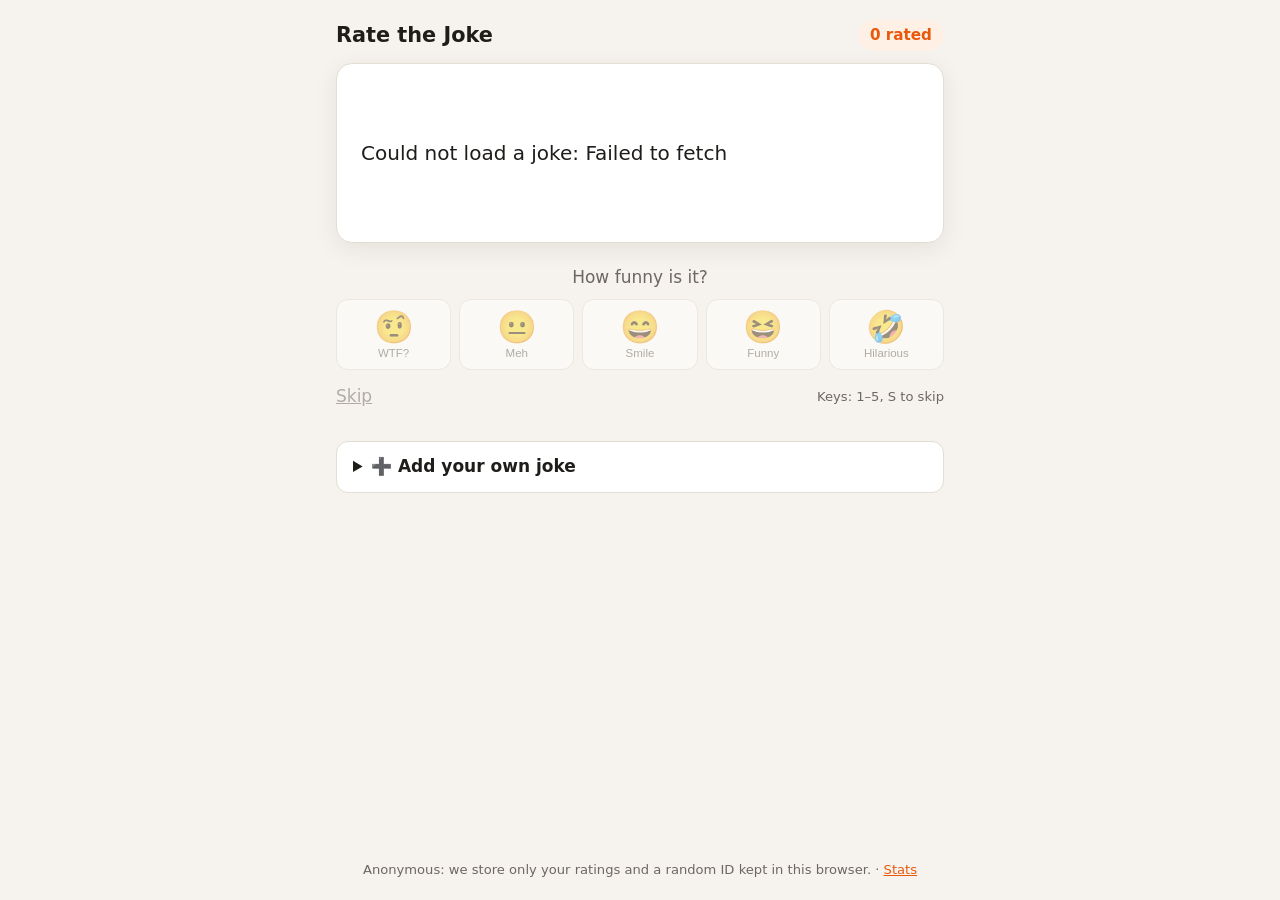
==== docs/index.html @ b3fca8a1 "Add joke rating web app (GitHub Pages + Supabase) and seed jokes Co-Authored-By: Claude Opus 5.5 <no" ====
<!doctype html>
<html lang="en">
<head>
  <meta charset="utf-8">
  <meta name="viewport" content="width=device-width, initial-scale=1">
  <title>Rate the Joke</title>
  <link rel="stylesheet" href="style.css">
</head>
<body>
  <header class="top">
    <h1>Rate the Joke</h1>
    <div class="counter" title="Jokes you have rated">
      <span id="count">0</span> rated
    </div>
  </header>

  <main>
    <div id="setup" class="notice" hidden>
      The app is not connected yet: fill in <code>docs/config.js</code>.
    </div>

    <section id="card" class="card" aria-live="polite">
      <p id="joke" class="joke">Loading…</p>
      <div id="reveal" class="reveal" hidden></div>
    </section>

    <p class="question">How funny is it?</p>
    <div id="scale" class="scale" role="group" aria-label="Funniness from 1 to 5">
      <button data-score="1" title="WTF? Not even a joke (1)"><span>🤨</span><small>WTF?</small></button>
      <button data-score="2" title="Meh (2)"><span>😐</span><small>Meh</small></button>
      <button data-score="3" title="Made me smile (3)"><span>😄</span><small>Smile</small></button>
      <button data-score="4" title="Funny (4)"><span>😆</span><small>Funny</small></button>
      <button data-score="5" title="Hilarious (5)"><span>🤣</span><small>Hilarious</small></button>
    </div>
    <div class="actions">
      <button id="skip" class="link">Skip</button>
      <span class="hint">Keys: 1–5, S to skip</span>
    </div>

    <details id="add" class="add">
      <summary>➕ Add your own joke</summary>
      <form id="add-form">
        <textarea id="add-text" maxlength="500" rows="4" required
          placeholder="Your joke (up to 500 characters)"></textarea>
        <div class="add-row">
          <span id="add-len" class="hint">0 / 500</span>
          <button type="submit" class="primary">Submit</button>
        </div>
      </form>
    </details>
  </main>

  <footer>
    Anonymous: we store only your ratings and a random ID kept in this browser.
    · <a href="stats.html">Stats</a>
  </footer>

  <div id="toast" class="toast" hidden></div>

  <script src="config.js"></script>
  <script src="api.js"></script>
  <script src="app.js"></script>
</body>
</html>
---- docs/style.css ----
:root {
  --bg: #f6f3ee;
  --surface: #ffffff;
  --text: #1f1d1a;
  --muted: #6d675f;
  --border: #e3ddd3;
  --accent: #e8590c;
  --accent-soft: #fff0e6;
  --shadow: 0 6px 24px rgba(40, 30, 10, 0.08);
}
@media (prefers-color-scheme: dark) {
  :root {
    --bg: #17161a;
    --surface: #222127;
    --text: #ece9e4;
    --muted: #a19b92;
    --border: #35333b;
    --accent: #ff8a3d;
    --accent-soft: #3a2a20;
    --shadow: 0 6px 24px rgba(0, 0, 0, 0.35);
  }
}

* { box-sizing: border-box; }
body {
  margin: 0;
  background: var(--bg);
  color: var(--text);
  font: 17px/1.5 system-ui, -apple-system, "Segoe UI", sans-serif;
  min-height: 100vh;
  display: flex;
  flex-direction: column;
}
main, .top, footer { width: 100%; max-width: 640px; margin: 0 auto; padding: 0 16px; }
main { flex: 1; }

.top { display: flex; align-items: center; justify-content: space-between; padding-top: 20px; padding-bottom: 12px; }
h1 { font-size: 1.3rem; margin: 0; }
.counter {
  background: var(--accent-soft); color: var(--accent);
  border-radius: 999px; padding: 4px 12px; font-weight: 600; font-size: 0.95rem;
}
.counter.pop { animation: pop 0.35s ease; }
@keyframes pop { 50% { transform: scale(1.18); } }

.notice { background: var(--accent-soft); border: 1px solid var(--accent); border-radius: 10px; padding: 10px 14px; margin-bottom: 16px; }

.card {
  background: var(--surface); border: 1px solid var(--border); border-radius: 16px;
  box-shadow: var(--shadow); padding: 28px 24px; min-height: 180px;
  display: flex; flex-direction: column; justify-content: center;
}
.card.enter { animation: enter 0.3s ease; }
.card.done { cursor: pointer; }
@keyframes enter { from { opacity: 0; transform: translateY(8px); } }
.joke { font-size: 1.25rem; margin: 0; white-space: pre-wrap; }

.reveal { margin-top: 18px; color: var(--muted); font-size: 0.95rem; }
.bar { height: 8px; background: var(--border); border-radius: 4px; margin: 6px 0; overflow: hidden; }
.bar div { height: 100%; background: var(--accent); border-radius: 4px; transition: width 0.5s ease; }

.question { text-align: center; color: var(--muted); margin: 22px 0 8px; }
.scale { display: grid; grid-template-columns: repeat(5, 1fr); gap: 8px; }
.scale button {
  background: var(--surface); border: 1px solid var(--border); border-radius: 12px;
  padding: 10px 4px; cursor: pointer; color: var(--text);
  display: flex; flex-direction: column; align-items: center; gap: 2px;
  transition: transform 0.1s ease, border-color 0.1s ease;
}
.scale button span { font-size: 2rem; line-height: 1.1; }
.scale button small { font-size: 0.72rem; color: var(--muted); }
.scale button:hover:not(:disabled) { transform: translateY(-3px); border-color: var(--accent); }
.scale button.chosen { border-color: var(--accent); background: var(--accent-soft); transform: scale(1.06); }
.scale button:disabled:not(.chosen) { opacity: 0.5; cursor: default; }

.actions { display: flex; justify-content: space-between; align-items: center; margin-top: 10px; }
.link { background: none; border: none; color: var(--muted); text-decoration: underline; cursor: pointer; font: inherit; padding: 4px 0; }
.link:disabled { opacity: 0.5; cursor: default; }
.hint { color: var(--muted); font-size: 0.82rem; }

.add { margin: 28px 0; background: var(--surface); border: 1px solid var(--border); border-radius: 12px; padding: 12px 16px; }
.add summary { cursor: pointer; font-weight: 600; }
.add textarea {
  width: 100%; margin-top: 12px; padding: 10px; border-radius: 8px;
  border: 1px solid var(--border); background: var(--bg); color: var(--text); font: inherit; resize: vertical;
}
.add-row { display: flex; justify-content: space-between; align-items: center; margin-top: 8px; }
.primary { background: var(--accent); color: #fff; border: none; border-radius: 8px; padding: 8px 18px; font: inherit; font-weight: 600; cursor: pointer; }
.primary:disabled { opacity: 0.6; }

footer { color: var(--muted); font-size: 0.82rem; padding-top: 12px; padding-bottom: 20px; text-align: center; }
footer a, a { color: var(--accent); }

.toast {
  position: fixed; left: 50%; bottom: 24px; transform: translateX(-50%);
  background: var(--text); color: var(--bg); padding: 10px 18px; border-radius: 999px;
  box-shadow: var(--shadow); font-weight: 600; max-width: calc(100% - 32px); text-align: center;
}

table { width: 100%; border-collapse: collapse; background: var(--surface); border-radius: 12px; overflow: hidden; }
th, td { text-align: left; padding: 8px 10px; border-bottom: 1px solid var(--border); vertical-align: top; font-size: 0.92rem; }
th { color: var(--muted); font-weight: 600; }
td.num, th.num { text-align: right; white-space: nowrap; font-variant-numeric: tabular-nums; }
.summary { color: var(--muted); margin: 0 0 12px; }

@media (max-width: 420px) {
  .scale button small { display: none; }
  .card { padding: 22px 18px; }
}
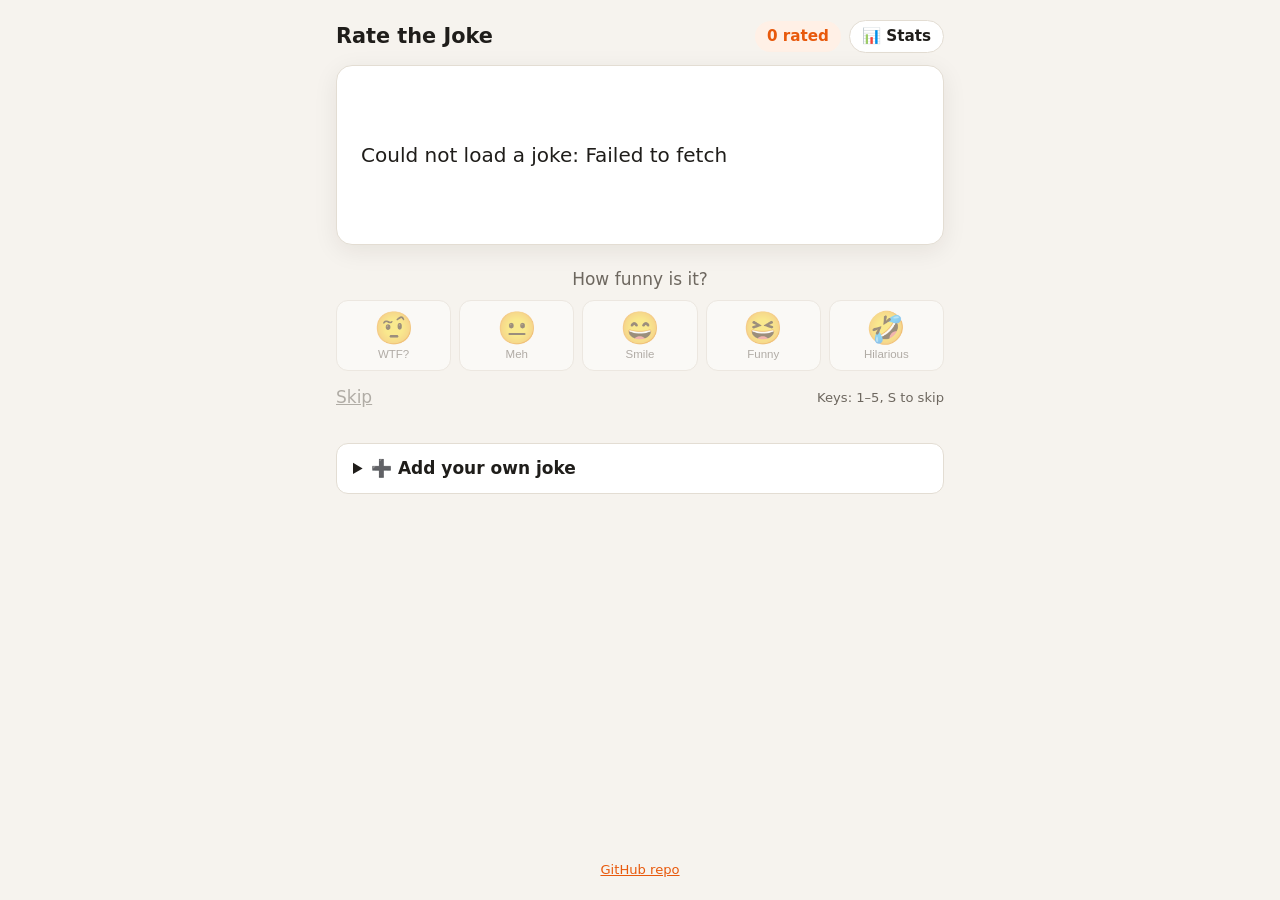
==== commit 7737c6b3: "Rating page: labels on phones, stats pill, GitHub link, stats sorted best first Co-Authored-By: Clau" ====
--- a/docs/index.html
+++ b/docs/index.html
@@ -9,8 +9,11 @@
 <body>
   <header class="top">
     <h1>Rate the Joke</h1>
-    <div class="counter" title="Jokes you have rated">
-      <span id="count">0</span> rated
+    <div class="top-right">
+      <div class="counter" title="Jokes you have rated">
+        <span id="count">0</span> rated
+      </div>
+      <a class="pill" href="stats.html">📊 Stats</a>
     </div>
   </header>
 
@@ -50,10 +53,7 @@
     </details>
   </main>
 
-  <footer>
-    Anonymous: we store only your ratings and a random ID kept in this browser.
-    · <a href="stats.html">Stats</a>
-  </footer>
+  <footer><a class="gh" href="https://github.com/ampapacek/joke-generation" target="_blank" rel="noopener">GitHub repo</a></footer>
 
   <div id="toast" class="toast" hidden></div>
 
--- a/docs/style.css
+++ b/docs/style.css
@@ -34,8 +34,14 @@
 main, .top, footer { width: 100%; max-width: 640px; margin: 0 auto; padding: 0 16px; }
 main { flex: 1; }
 
-.top { display: flex; align-items: center; justify-content: space-between; padding-top: 20px; padding-bottom: 12px; }
+.top { display: flex; flex-wrap: wrap; gap: 8px; align-items: center; justify-content: space-between; padding-top: 20px; padding-bottom: 12px; }
 h1 { font-size: 1.3rem; margin: 0; }
+.top-right { display: flex; align-items: center; gap: 8px; }
+.pill {
+  border: 1px solid var(--border); background: var(--surface); color: var(--text);
+  border-radius: 999px; padding: 4px 12px; font-size: 0.95rem; font-weight: 600; text-decoration: none;
+}
+.pill:hover { border-color: var(--accent); color: var(--accent); }
 .counter {
   background: var(--accent-soft); color: var(--accent);
   border-radius: 999px; padding: 4px 12px; font-weight: 600; font-size: 0.95rem;
@@ -104,6 +110,9 @@
 .summary { color: var(--muted); margin: 0 0 12px; }
 
 @media (max-width: 420px) {
-  .scale button small { display: none; }
+  .scale { gap: 6px; }
+  .scale button { padding: 8px 2px; }
+  .scale button span { font-size: 1.7rem; }
+  .scale button small { font-size: 0.62rem; }
   .card { padding: 22px 18px; }
 }
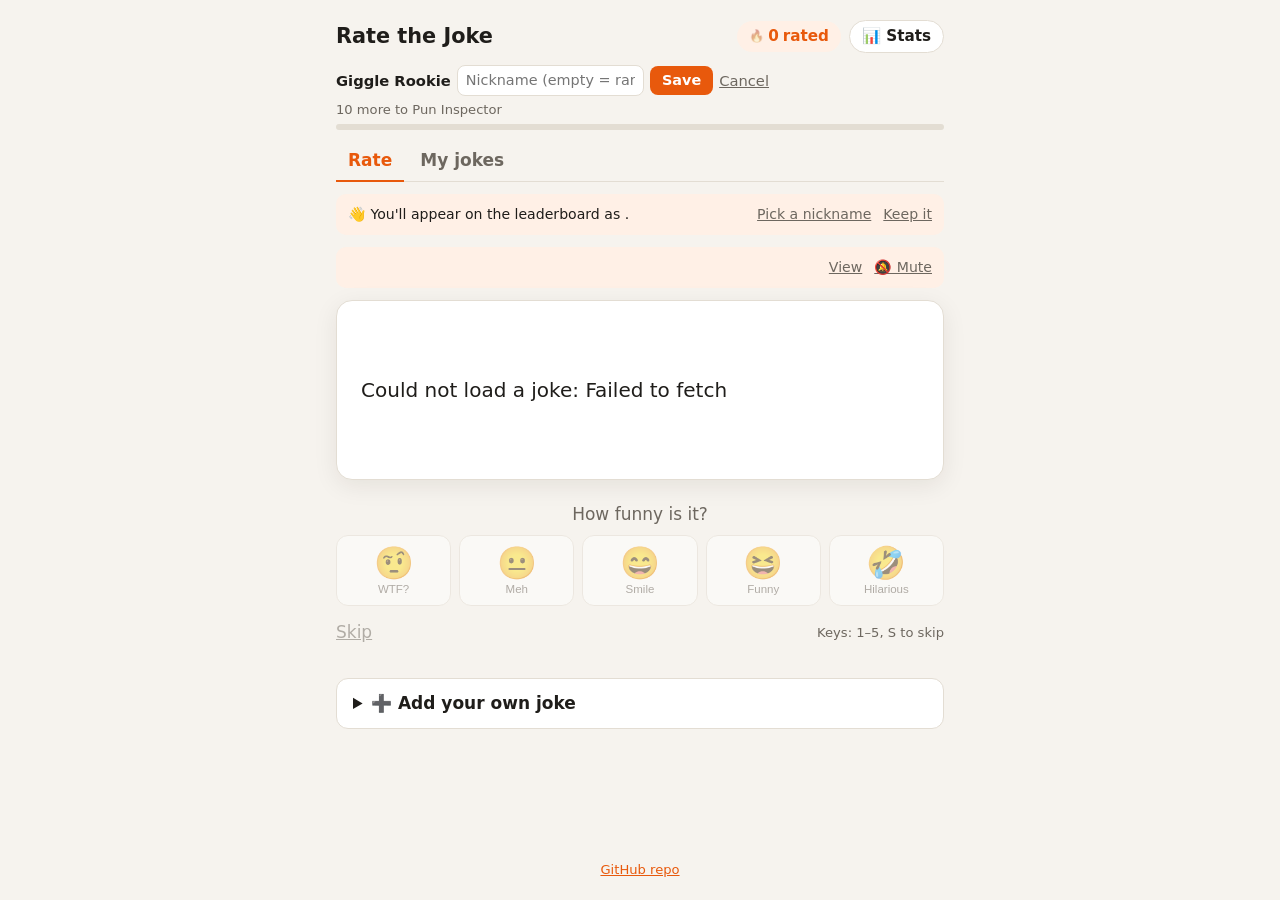
==== commit 2c0b121d: "Rating app: levels with growing fire, My jokes tab, leaderboards, nicknames - Levels by number of jo" ====
--- a/docs/index.html
+++ b/docs/index.html
@@ -11,7 +11,7 @@
     <h1>Rate the Joke</h1>
     <div class="top-right">
       <div class="counter" title="Jokes you have rated">
-        <span id="count">0</span> rated
+        <span id="fire" class="fire lvl-0">🔥</span><span id="count">0</span> rated
       </div>
       <a class="pill" href="stats.html">📊 Stats</a>
     </div>
@@ -22,35 +22,78 @@
       The app is not connected yet: fill in <code>docs/config.js</code>.
     </div>
 
-    <section id="card" class="card" aria-live="polite">
-      <p id="joke" class="joke">Loading…</p>
-      <div id="reveal" class="reveal" hidden></div>
+    <div class="level">
+      <div class="level-row">
+        <span class="who">
+          <strong id="level-name">Giggle Rookie</strong>
+          <button id="me-name" class="name-btn" title="Change your nickname" hidden></button>
+          <form id="name-form" class="name-form" hidden>
+            <input id="name-input" maxlength="24" placeholder="Nickname (empty = random)" aria-label="Nickname">
+            <button type="submit" class="primary small">Save</button>
+            <button type="button" id="name-cancel" class="link">Cancel</button>
+          </form>
+        </span>
+        <span id="level-next" class="hint"></span>
+      </div>
+      <div class="level-bar"><div id="level-fill"></div></div>
+    </div>
+
+    <nav class="tabs" role="tablist">
+      <button id="tab-rate" class="tab active" role="tab" aria-selected="true">Rate</button>
+      <button id="tab-mine" class="tab" role="tab" aria-selected="false">My jokes</button>
+    </nav>
+
+    <div id="welcome" class="ping" hidden>
+      <span>👋 You'll appear on the leaderboard as <strong id="welcome-name"></strong>.</span>
+      <button id="welcome-pick" class="link">Pick a nickname</button>
+      <button id="welcome-keep" class="link">Keep it</button>
+    </div>
+
+    <div id="ping" class="ping" hidden>
+      <span id="ping-text"></span>
+      <button id="ping-view" class="link">View</button>
+      <button id="ping-mute" class="link" title="Stop these notices">🔕 Mute</button>
+    </div>
+
+    <section id="view-rate">
+      <section id="card" class="card" aria-live="polite">
+        <p id="joke" class="joke">Loading…</p>
+        <div id="reveal" class="reveal" hidden></div>
+      </section>
+
+      <p class="question">How funny is it?</p>
+      <div id="scale" class="scale" role="group" aria-label="Funniness from 1 to 5">
+        <button data-score="1" title="WTF? Not even a joke (1)"><span>🤨</span><small>WTF?</small></button>
+        <button data-score="2" title="Meh (2)"><span>😐</span><small>Meh</small></button>
+        <button data-score="3" title="Made me smile (3)"><span>😄</span><small>Smile</small></button>
+        <button data-score="4" title="Funny (4)"><span>😆</span><small>Funny</small></button>
+        <button data-score="5" title="Hilarious (5)"><span>🤣</span><small>Hilarious</small></button>
+      </div>
+      <div class="actions">
+        <button id="skip" class="link">Skip</button>
+        <span class="hint">Keys: 1–5, S to skip</span>
+      </div>
+
+      <details id="add" class="add">
+        <summary>➕ Add your own joke</summary>
+        <form id="add-form">
+          <textarea id="add-text" maxlength="500" rows="4" required
+            placeholder="Your joke (up to 500 characters)"></textarea>
+          <div class="add-row">
+            <span id="add-len" class="hint">0 / 500</span>
+            <button type="submit" class="primary">Submit</button>
+          </div>
+        </form>
+      </details>
     </section>
 
-    <p class="question">How funny is it?</p>
-    <div id="scale" class="scale" role="group" aria-label="Funniness from 1 to 5">
-      <button data-score="1" title="WTF? Not even a joke (1)"><span>🤨</span><small>WTF?</small></button>
-      <button data-score="2" title="Meh (2)"><span>😐</span><small>Meh</small></button>
-      <button data-score="3" title="Made me smile (3)"><span>😄</span><small>Smile</small></button>
-      <button data-score="4" title="Funny (4)"><span>😆</span><small>Funny</small></button>
-      <button data-score="5" title="Hilarious (5)"><span>🤣</span><small>Hilarious</small></button>
-    </div>
-    <div class="actions">
-      <button id="skip" class="link">Skip</button>
-      <span class="hint">Keys: 1–5, S to skip</span>
-    </div>
-
-    <details id="add" class="add">
-      <summary>➕ Add your own joke</summary>
-      <form id="add-form">
-        <textarea id="add-text" maxlength="500" rows="4" required
-          placeholder="Your joke (up to 500 characters)"></textarea>
-        <div class="add-row">
-          <span id="add-len" class="hint">0 / 500</span>
-          <button type="submit" class="primary">Submit</button>
-        </div>
-      </form>
-    </details>
+    <section id="view-mine" hidden>
+      <p id="mine-summary" class="summary">Loading…</p>
+      <ul id="mine-list" class="mine"></ul>
+      <p class="hint">You never get your own jokes to rate. With at least 2 rated jokes you join the
+        <a href="stats.html#comedians">Top comedians</a> board.</p>
+      <label class="hint mute-toggle"><input type="checkbox" id="mute-box"> Mute notices about new ratings</label>
+    </section>
   </main>
 
   <footer><a class="gh" href="https://github.com/ampapacek/joke-generation" target="_blank" rel="noopener">GitHub repo</a></footer>
--- a/docs/style.css
+++ b/docs/style.css
@@ -107,7 +107,67 @@
 th, td { text-align: left; padding: 8px 10px; border-bottom: 1px solid var(--border); vertical-align: top; font-size: 0.92rem; }
 th { color: var(--muted); font-weight: 600; }
 td.num, th.num { text-align: right; white-space: nowrap; font-variant-numeric: tabular-nums; }
-.summary { color: var(--muted); margin: 0 0 12px; }
+.summary { color: var(--muted); margin: 0; }
+.stats-bar { display: flex; flex-wrap: wrap; gap: 8px; align-items: center; justify-content: space-between; margin-bottom: 12px; }
+button.pill { font: inherit; font-size: 0.95rem; font-weight: 600; cursor: pointer; }
+
+/* Fire next to the counter grows with the level. */
+.counter { display: inline-flex; align-items: center; gap: 4px; }
+.fire { display: inline-block; line-height: 1; transform-origin: 50% 90%; transition: font-size 0.3s ease; }
+.fire.lvl-0 { font-size: 0.8em; opacity: 0.55; filter: grayscale(0.4); }
+.fire.lvl-1 { font-size: 0.95em; }
+.fire.lvl-2 { font-size: 1.15em; }
+.fire.lvl-3 { font-size: 1.3em; filter: drop-shadow(0 0 4px rgba(255, 120, 0, 0.7)); }
+.fire.lvl-4 { font-size: 1.45em; filter: drop-shadow(0 0 6px rgba(255, 100, 0, 0.9)); animation: flicker 1.2s ease-in-out infinite; }
+@keyframes flicker {
+  0%, 100% { transform: scale(1) rotate(-2deg); }
+  50% { transform: scale(1.12) rotate(2deg); }
+}
+
+.level { margin-bottom: 12px; }
+.level-row { display: flex; flex-wrap: wrap; justify-content: space-between; align-items: baseline; gap: 4px 12px; font-size: 0.92rem; }
+.who { display: inline-flex; flex-wrap: wrap; align-items: center; gap: 6px; }
+.name-btn { background: none; border: none; padding: 0; font: inherit; font-size: 0.85rem; color: var(--muted); cursor: pointer; }
+.name-btn:hover { color: var(--accent); }
+.name-form { display: inline-flex; flex-wrap: wrap; align-items: center; gap: 6px; }
+.name-form input {
+  width: 13em; padding: 4px 8px; border-radius: 8px; border: 1px solid var(--border);
+  background: var(--surface); color: var(--text); font: inherit; font-size: 0.9rem;
+}
+.primary.small { padding: 4px 12px; font-size: 0.9rem; }
+.level-bar { height: 6px; background: var(--border); border-radius: 3px; margin-top: 4px; overflow: hidden; }
+.level-bar div { height: 100%; width: 0; background: var(--accent); border-radius: 3px; transition: width 0.5s ease; }
+
+.tabs { display: flex; gap: 4px; margin-bottom: 12px; border-bottom: 1px solid var(--border); }
+.tab { background: none; border: none; border-bottom: 2px solid transparent; margin-bottom: -1px; padding: 6px 12px; font: inherit; font-weight: 600; color: var(--muted); cursor: pointer; }
+.tab.active { color: var(--accent); border-bottom-color: var(--accent); }
+
+.ping { display: flex; flex-wrap: wrap; align-items: center; gap: 4px 12px; font-size: 0.88rem; background: var(--accent-soft); border-radius: 10px; padding: 6px 12px; margin-bottom: 12px; }
+.ping span { flex: 1; }
+.ping .link { font-size: 0.88rem; }
+
+.mine { list-style: none; padding: 0; margin: 0 0 16px; display: flex; flex-direction: column; gap: 10px; }
+.mine li { background: var(--surface); border: 1px solid var(--border); border-radius: 12px; padding: 12px 16px; }
+.mine p { margin: 0 0 6px; white-space: pre-wrap; }
+.mute-toggle { display: flex; align-items: center; gap: 6px; margin-top: 8px; }
+
+.confetti { position: fixed; inset: 0; pointer-events: none; overflow: hidden; z-index: 10; }
+.confetti i {
+  position: absolute; top: -12px; width: 8px; height: 12px; border-radius: 2px;
+  animation: fall 2.2s cubic-bezier(0.3, 0.6, 0.6, 1) forwards;
+}
+@keyframes fall {
+  to { transform: translate(var(--drift), 105vh) rotate(var(--spin)); opacity: 0.8; }
+}
+
+/* Leaderboards (stats page) */
+.boards { display: grid; grid-template-columns: 1fr 1fr; gap: 16px; margin-bottom: 24px; }
+.boards h2 { font-size: 1.05rem; margin: 0 0 6px; }
+.boards .note { margin: 6px 0 0; }
+tr.me td { background: var(--accent-soft); font-weight: 600; }
+tr.gap td { text-align: center; color: var(--muted); padding: 2px; }
+h2.jokes-title { font-size: 1.05rem; margin: 0 0 6px; }
+@media (max-width: 600px) { .boards { grid-template-columns: 1fr; } }
 
 @media (max-width: 420px) {
   .scale { gap: 6px; }
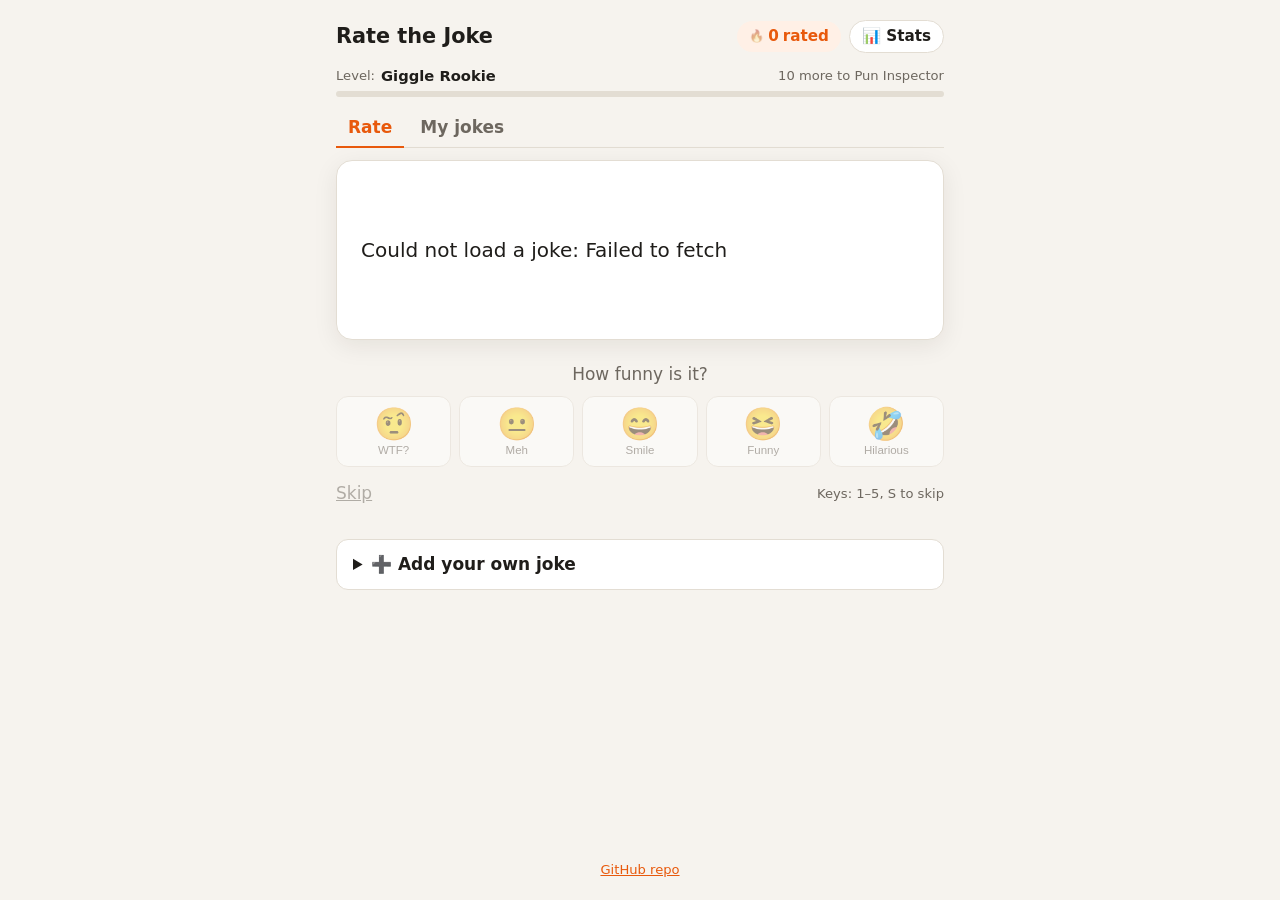
==== commit 20a66d7e: "Rating page: fix hidden strips showing, close buttons, Level label Co-Authored-By: Claude Opus 5.5 <" ====
--- a/docs/index.html
+++ b/docs/index.html
@@ -25,7 +25,7 @@
     <div class="level">
       <div class="level-row">
         <span class="who">
-          <strong id="level-name">Giggle Rookie</strong>
+          <span class="hint">Level:</span> <strong id="level-name">Giggle Rookie</strong>
           <button id="me-name" class="name-btn" title="Change your nickname" hidden></button>
           <form id="name-form" class="name-form" hidden>
             <input id="name-input" maxlength="24" placeholder="Nickname (empty = random)" aria-label="Nickname">
@@ -47,12 +47,14 @@
       <span>👋 You'll appear on the leaderboard as <strong id="welcome-name"></strong>.</span>
       <button id="welcome-pick" class="link">Pick a nickname</button>
       <button id="welcome-keep" class="link">Keep it</button>
+      <button id="welcome-close" class="close" title="Close" aria-label="Close">×</button>
     </div>
 
     <div id="ping" class="ping" hidden>
       <span id="ping-text"></span>
       <button id="ping-view" class="link">View</button>
       <button id="ping-mute" class="link" title="Stop these notices">🔕 Mute</button>
+      <button id="ping-close" class="close" title="Close" aria-label="Close">×</button>
     </div>
 
     <section id="view-rate">
--- a/docs/style.css
+++ b/docs/style.css
@@ -22,6 +22,7 @@
 }
 
 * { box-sizing: border-box; }
+[hidden] { display: none !important; }
 body {
   margin: 0;
   background: var(--bg);
@@ -145,6 +146,8 @@
 .ping { display: flex; flex-wrap: wrap; align-items: center; gap: 4px 12px; font-size: 0.88rem; background: var(--accent-soft); border-radius: 10px; padding: 6px 12px; margin-bottom: 12px; }
 .ping span { flex: 1; }
 .ping .link { font-size: 0.88rem; }
+.ping .close { background: none; border: none; color: var(--muted); font-size: 1.1rem; line-height: 1; padding: 0 2px; cursor: pointer; }
+.ping .close:hover { color: var(--text); }
 
 .mine { list-style: none; padding: 0; margin: 0 0 16px; display: flex; flex-direction: column; gap: 10px; }
 .mine li { background: var(--surface); border: 1px solid var(--border); border-radius: 12px; padding: 12px 16px; }
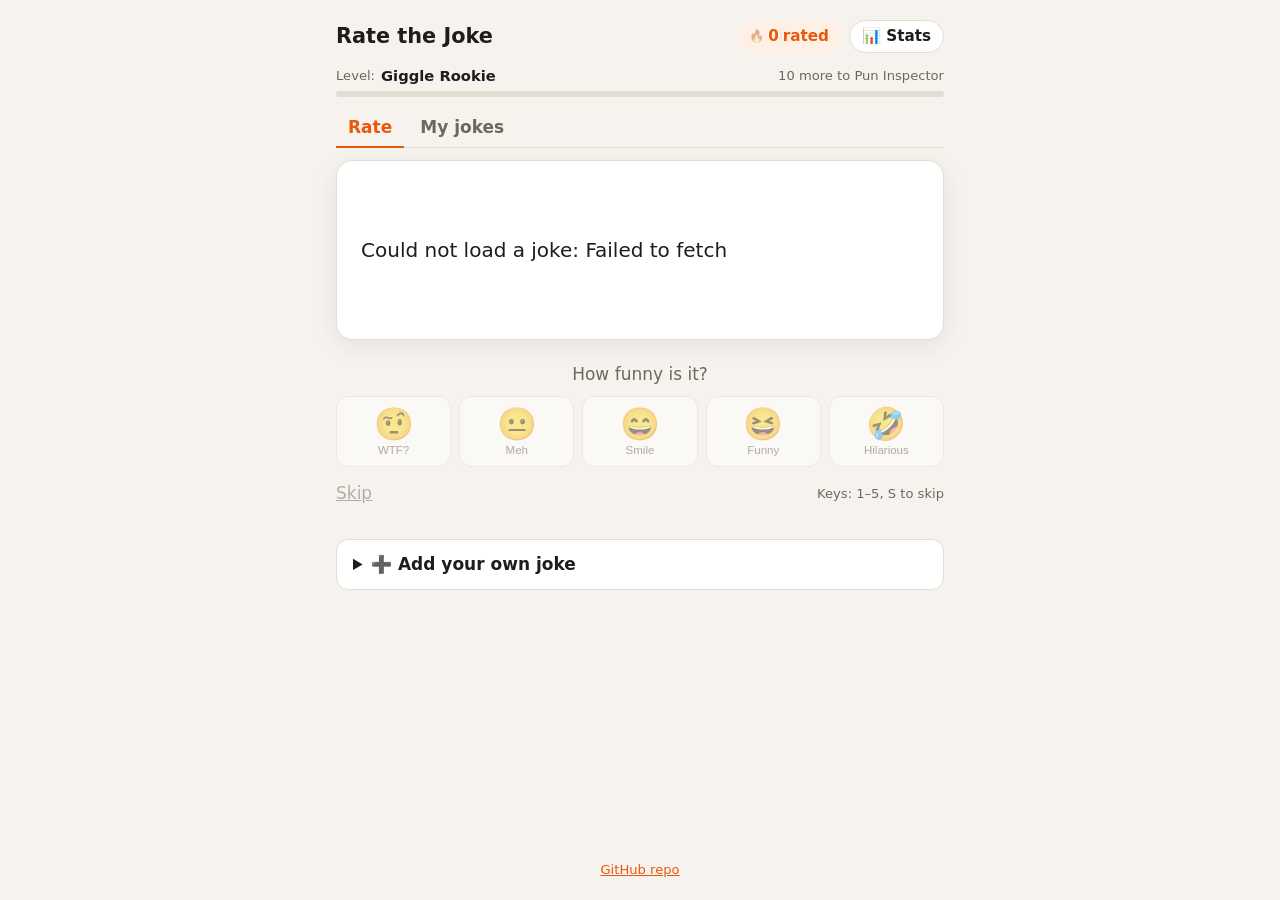
==== commit 5f32f233: "Rating page: occasional nudge to add your own joke Co-Authored-By: Claude Opus 5.5 <noreply@anthropi" ====
--- a/docs/index.html
+++ b/docs/index.html
@@ -48,6 +48,12 @@
       <button id="welcome-pick" class="link">Pick a nickname</button>
       <button id="welcome-keep" class="link">Keep it</button>
       <button id="welcome-close" class="close" title="Close" aria-label="Close">×</button>
+    </div>
+
+    <div id="nudge" class="ping" hidden>
+      <span>💡 Do you know a good joke?</span>
+      <button id="nudge-add" class="link">Add your own!</button>
+      <button id="nudge-close" class="close" title="Close" aria-label="Close">×</button>
     </div>
 
     <div id="ping" class="ping" hidden>
